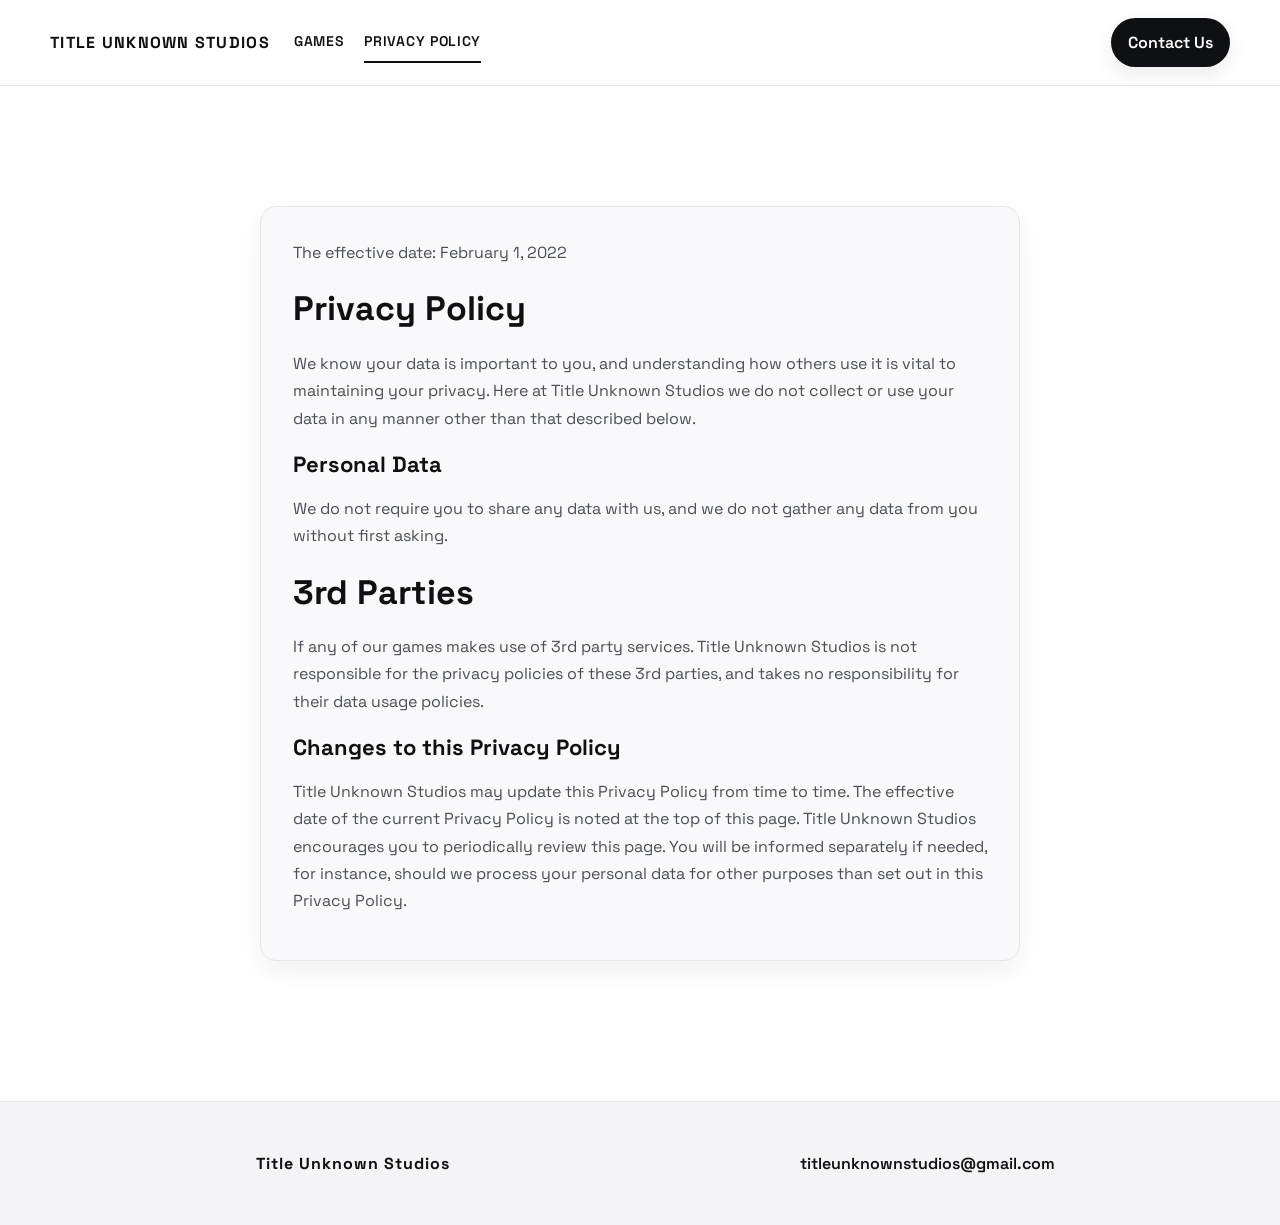
==== privacy-policy/index.html @ 08090a92 "policy update" ====
<!doctype html>
<html lang="en">
<head>
  <meta charset="utf-8">
  <meta name="viewport" content="width=device-width, initial-scale=1">
  <title>Privacy Policy - Title Unknown Studios</title>
  <link rel="preconnect" href="https://fonts.googleapis.com">
  <link rel="preconnect" href="https://fonts.gstatic.com" crossorigin>
  <link href="https://fonts.googleapis.com/css2?family=Space+Grotesk:wght@400;500;600;700&display=swap" rel="stylesheet">
  <link rel="stylesheet" href="../styles.css">
</head>
<body>
  <header class="site-header">
    <div class="container nav">
      <a class="brand" href="../index.html">Title Unknown Studios</a>
      <nav class="nav-links" aria-label="Main navigation">
        <a href="../index.html">Games</a>
        <a class="active" href="../privacy-policy/">Privacy Policy</a>
      </nav>
      <a class="btn primary" href="../contact.html">Contact Us</a>
    </div>
  </header>

  <main>
    <section class="section">
      <div class="container narrow content-card">
        <p>The effective date: February 1, 2022</p>
        <h1>Privacy Policy</h1>
        <p>
          We know your data is important to you, and understanding how others use it is vital to
          maintaining your privacy. Here at Title Unknown Studios we do not collect or use your data
          in any manner other than that described below.
        </p>

        <h2>Personal Data</h2>
        <p>
          We do not require you to share any data with us, and we do not gather any data from you
          without first asking.
        </p>

        <h1>3rd Parties</h1>
        <p>
          If any of our games makes use of 3rd party services. Title Unknown Studios is not
          responsible for the privacy policies of these 3rd parties, and takes no responsibility for
          their data usage policies.
        </p>

        <h2>Changes to this Privacy Policy</h2>
        <p>
          Title Unknown Studios may update this Privacy Policy from time to time. The effective date
          of the current Privacy Policy is noted at the top of this page. Title Unknown Studios
          encourages you to periodically review this page. You will be informed separately if
          needed, for instance, should we process your personal data for other purposes than set out
          in this Privacy Policy.
        </p>
      </div>
    </section>
  </main>

  <footer class="site-footer">
    <div class="container footer-grid">
      <div class="footer-title">Title Unknown Studios</div>
      <a class="footer-link" href="mailto:titleunknownstudios@gmail.com">titleunknownstudios@gmail.com</a>
    </div>
  </footer>
</body>
</html>
---- styles.css ----
:root {
  --bg: #ffffff;
  --text: #0f1013;
  --muted: #4a4e57;
  --border: #e6e7eb;
  --accent: #0f1013;
  --btn-text: #ffffff;
  --max-width: 1180px;
}

*,
*::before,
*::after {
  box-sizing: border-box;
}

html,
body {
  height: 100%;
}

body {
  margin: 0;
  background: var(--bg);
  color: var(--text);
  font-family: "Space Grotesk", "Segoe UI", sans-serif;
  line-height: 1.7;
  -webkit-font-smoothing: antialiased;
  min-height: 100vh;
  display: flex;
  flex-direction: column;
}

main {
  flex: 1;
}

a {
  color: inherit;
  text-decoration: none;
}

img {
  max-width: 100%;
  display: block;
}

.container {
  max-width: var(--max-width);
  margin: 0 auto;
  padding: 0 24px;
}

.site-header {
  position: sticky;
  top: 0;
  z-index: 20;
  background: rgba(255, 255, 255, 0.95);
  backdrop-filter: blur(12px);
  border-bottom: 1px solid var(--border);
}

.nav {
  display: flex;
  align-items: center;
  gap: 24px;
  padding: 18px 0;
}

.brand {
  font-weight: 700;
  letter-spacing: 0.08em;
  text-transform: uppercase;
}

.nav-links {
  display: flex;
  align-items: center;
  gap: 20px;
  flex: 1;
  font-weight: 600;
  font-size: 14px;
  letter-spacing: 0.05em;
  text-transform: uppercase;
}

.nav-links a {
  padding: 8px 0;
  border-bottom: 2px solid transparent;
  transition: border-color 0.2s ease, color 0.2s ease;
}

.nav-links a:hover {
  color: #1b1d23;
}

.nav-links .active {
  border-color: var(--accent);
}

.btn {
  display: inline-flex;
  align-items: center;
  justify-content: center;
  gap: 8px;
  font-weight: 600;
  padding: 10px 16px;
  border-radius: 999px;
  border: 1px solid transparent;
  transition: transform 0.15s ease, box-shadow 0.15s ease, background 0.15s ease;
}

.btn.primary {
  background: var(--accent);
  color: var(--btn-text);
  box-shadow: 0 8px 20px rgba(0, 0, 0, 0.08);
}

.btn.primary:hover {
  transform: translateY(-1px);
  box-shadow: 0 10px 26px rgba(0, 0, 0, 0.12);
}

.section {
  padding: 120px 0 70px;
}

.narrow {
  max-width: 760px;
}

.intro h1 {
  font-size: 36px;
  letter-spacing: 0.08em;
  margin: 0 0 16px;
}

.intro p {
  margin: 0;
  color: var(--muted);
  font-size: 18px;
}

.hero {
  position: relative;
  height: 85vh;
  min-height: 540px;
  margin: 0;
  background: url("assets/meta-rider-hero.png") center/cover no-repeat;
  box-shadow: 0 18px 38px rgba(0, 0, 0, 0.18);
}

.hero::after {
  content: "";
  position: absolute;
  inset: 0;
  background: linear-gradient(180deg, rgba(6, 7, 9, 0.35) 0%, rgba(8, 9, 12, 0.08) 45%, rgba(8, 9, 12, 0.38) 100%);
  pointer-events: none;
}

.hero .sr-only {
  position: absolute;
  width: 1px;
  height: 1px;
  padding: 0;
  margin: -1px;
  overflow: hidden;
  clip: rect(0, 0, 0, 0);
  border: 0;
}

.content-card h1,
.content-card h2,
.content-card h3 {
  margin: 0 0 12px;
}

.content-card h1 {
  font-size: 34px;
}

.content-card h2 {
  font-size: 22px;
}

.content-card p {
  margin: 0 0 14px;
  color: var(--muted);
}

.content-card {
  background: #f9f9fb;
  border: 1px solid var(--border);
  border-radius: 16px;
  padding: 32px;
  box-shadow: 0 10px 28px rgba(0, 0, 0, 0.06);
}

.site-footer {
  background: #f4f4f7;
  border-top: 1px solid var(--border);
  padding: 48px 0;
  margin-top: 70px;
}

.footer-grid {
  display: grid;
  grid-template-columns: repeat(auto-fit, minmax(220px, 1fr));
  align-items: center;
  gap: 16px;
  text-align: center;
}

.footer-title {
  font-weight: 700;
  letter-spacing: 0.06em;
}

.footer-link {
  font-weight: 600;
}

@media (max-width: 900px) {
  .nav {
    flex-wrap: wrap;
    gap: 16px;
  }

  .nav-links {
    order: 3;
    width: 100%;
    justify-content: center;
  }

  .btn.primary {
    order: 2;
    width: calc(100% - 20px);
    margin: 8px auto 0;
    padding: 12px 18px;
  }

  .intro h1 {
    font-size: 30px;
  }
}

@media (max-width: 640px) {
  .section {
    padding: 80px 0 50px;
  }

  .intro h1 {
    font-size: 26px;
  }

  .intro p {
    font-size: 16px;
  }

  .hero {
    min-height: 420px;
  }

  .content-card {
    padding: 24px;
  }
}
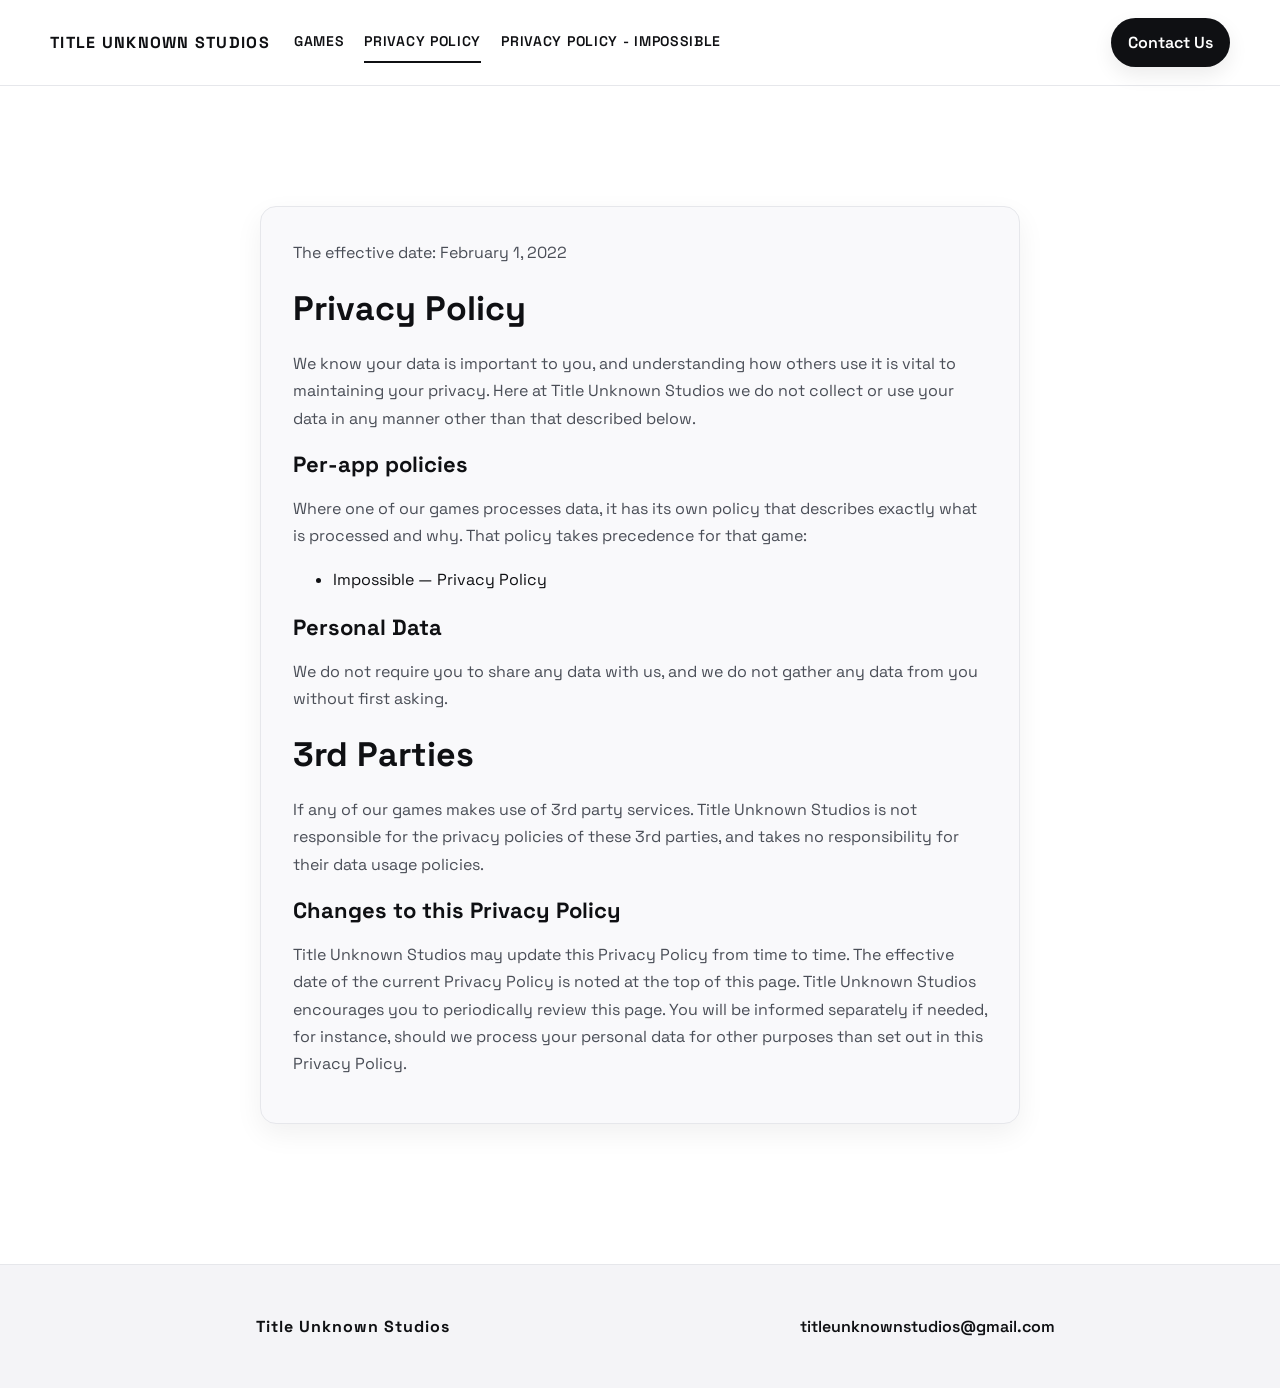
==== commit 8746eb0e: "Add Impossible privacy policy page and nav link" ====
--- a/privacy-policy/index.html
+++ b/privacy-policy/index.html
@@ -16,6 +16,7 @@
       <nav class="nav-links" aria-label="Main navigation">
         <a href="../index.html">Games</a>
         <a class="active" href="../privacy-policy/">Privacy Policy</a>
+        <a href="../privacy-policy/impossible/">Privacy Policy - Impossible</a>
       </nav>
       <a class="btn primary" href="../contact.html">Contact Us</a>
     </div>
@@ -31,6 +32,15 @@
           maintaining your privacy. Here at Title Unknown Studios we do not collect or use your data
           in any manner other than that described below.
         </p>
+
+        <h2>Per-app policies</h2>
+        <p>
+          Where one of our games processes data, it has its own policy that describes exactly what
+          is processed and why. That policy takes precedence for that game:
+        </p>
+        <ul>
+          <li><a href="impossible/">Impossible &mdash; Privacy Policy</a></li>
+        </ul>
 
         <h2>Personal Data</h2>
         <p>
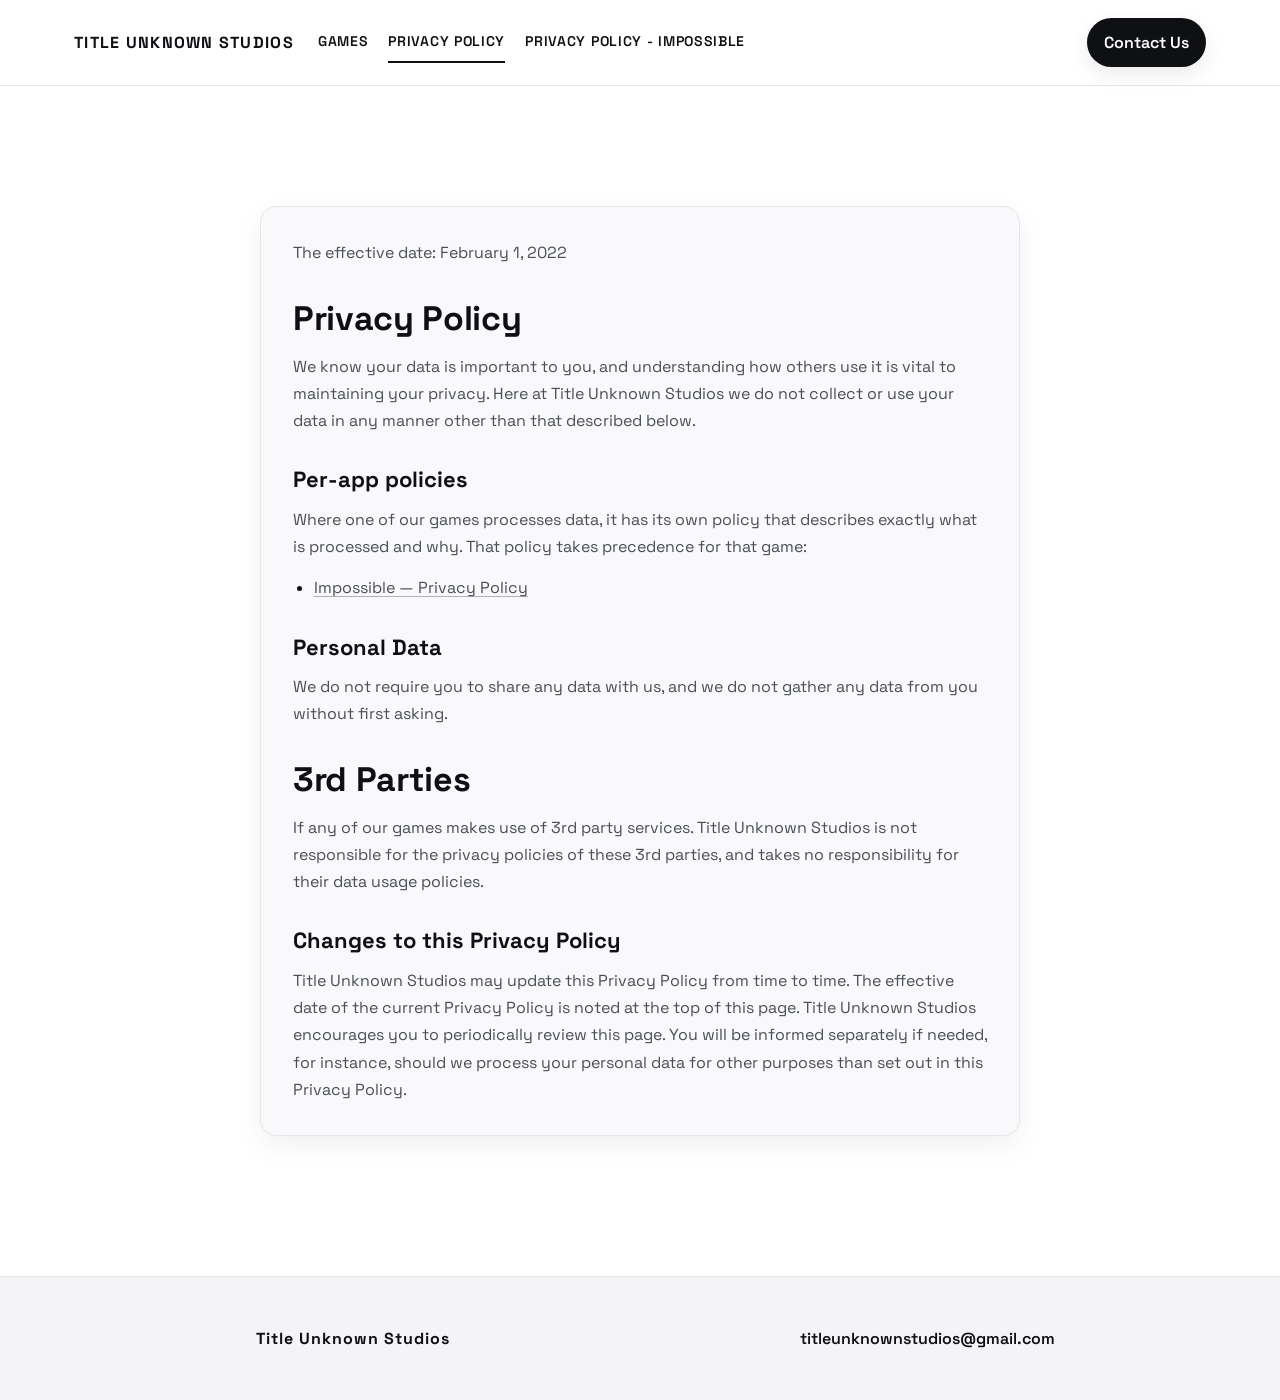
==== commit b3bb8c56: "mobile improvements" ====
--- a/privacy-policy/index.html
+++ b/privacy-policy/index.html
@@ -2,23 +2,31 @@
 <html lang="en">
 <head>
   <meta charset="utf-8">
-  <meta name="viewport" content="width=device-width, initial-scale=1">
+  <meta name="viewport" content="width=device-width, initial-scale=1, viewport-fit=cover">
+  <meta name="theme-color" content="#ffffff">
+  <script>document.documentElement.classList.add('js')</script>
   <title>Privacy Policy - Title Unknown Studios</title>
   <link rel="preconnect" href="https://fonts.googleapis.com">
   <link rel="preconnect" href="https://fonts.gstatic.com" crossorigin>
   <link href="https://fonts.googleapis.com/css2?family=Space+Grotesk:wght@400;500;600;700&display=swap" rel="stylesheet">
   <link rel="stylesheet" href="../styles.css">
+  <script src="../assets/site.js" defer></script>
 </head>
 <body>
   <header class="site-header">
     <div class="container nav">
       <a class="brand" href="../index.html">Title Unknown Studios</a>
-      <nav class="nav-links" aria-label="Main navigation">
-        <a href="../index.html">Games</a>
-        <a class="active" href="../privacy-policy/">Privacy Policy</a>
-        <a href="../privacy-policy/impossible/">Privacy Policy - Impossible</a>
-      </nav>
-      <a class="btn primary" href="../contact.html">Contact Us</a>
+      <button class="nav-toggle" type="button" aria-expanded="false" aria-controls="site-menu" aria-label="Open menu">
+        <span class="nav-toggle-icon" aria-hidden="true"></span>
+      </button>
+      <div class="nav-menu" id="site-menu">
+        <nav class="nav-links" aria-label="Main navigation">
+          <a href="../index.html">Games</a>
+          <a class="active" href="../privacy-policy/">Privacy Policy</a>
+          <a href="../privacy-policy/impossible/">Privacy Policy - Impossible</a>
+        </nav>
+        <a class="btn primary" href="../contact.html">Contact Us</a>
+      </div>
     </div>
   </header>
 
--- a/styles.css
+++ b/styles.css
@@ -5,7 +5,12 @@
   --border: #e6e7eb;
   --accent: #0f1013;
   --btn-text: #ffffff;
+  --surface: #f9f9fb;
   --max-width: 1180px;
+  --gutter: 24px;
+  --header-h: 73px;
+  --ease: cubic-bezier(.22, .61, .36, 1);
+  --ease-out: cubic-bezier(.16, 1, .3, 1);
 }
 
 *,
@@ -14,6 +19,17 @@
   box-sizing: border-box;
 }
 
+html {
+  -webkit-text-size-adjust: 100%;
+  text-size-adjust: 100%;
+  -webkit-tap-highlight-color: transparent;
+  scroll-padding-top: calc(var(--header-h) + 16px);
+}
+
+@media (prefers-reduced-motion: no-preference) {
+  html { scroll-behavior: smooth; }
+}
+
 html,
 body {
   height: 100%;
@@ -23,12 +39,20 @@
   margin: 0;
   background: var(--bg);
   color: var(--text);
-  font-family: "Space Grotesk", "Segoe UI", sans-serif;
+  font-family: "Space Grotesk", "Segoe UI", -apple-system, BlinkMacSystemFont, sans-serif;
   line-height: 1.7;
   -webkit-font-smoothing: antialiased;
+  -moz-osx-font-smoothing: grayscale;
+  text-rendering: optimizeLegibility;
   min-height: 100vh;
+  min-height: 100dvh;
   display: flex;
   flex-direction: column;
+  overflow-x: hidden;
+}
+
+body.menu-open {
+  overflow: hidden;
 }
 
 main {
@@ -45,32 +69,61 @@
   display: block;
 }
 
+::selection {
+  background: var(--accent);
+  color: var(--btn-text);
+}
+
+:focus-visible {
+  outline: 2px solid var(--accent);
+  outline-offset: 3px;
+  border-radius: 4px;
+}
+
 .container {
   max-width: var(--max-width);
   margin: 0 auto;
-  padding: 0 24px;
-}
-
+  padding-left: max(var(--gutter), env(safe-area-inset-left));
+  padding-right: max(var(--gutter), env(safe-area-inset-right));
+}
+
+/* ---- Header ------------------------------------------------------------- */
 .site-header {
   position: sticky;
   top: 0;
   z-index: 20;
-  background: rgba(255, 255, 255, 0.95);
-  backdrop-filter: blur(12px);
+  background: rgba(255, 255, 255, 0.86);
+  -webkit-backdrop-filter: saturate(180%) blur(16px);
+  backdrop-filter: saturate(180%) blur(16px);
   border-bottom: 1px solid var(--border);
+  padding-top: env(safe-area-inset-top);
+  transition: box-shadow .3s ease, background .3s ease;
+}
+
+.site-header.is-scrolled {
+  box-shadow: 0 6px 24px rgba(15, 16, 19, 0.06);
 }
 
 .nav {
   display: flex;
   align-items: center;
   gap: 24px;
-  padding: 18px 0;
+  padding-top: 18px;
+  padding-bottom: 18px;
 }
 
 .brand {
   font-weight: 700;
   letter-spacing: 0.08em;
   text-transform: uppercase;
+  white-space: nowrap;
+}
+
+.nav-menu {
+  display: flex;
+  align-items: center;
+  gap: 24px;
+  flex: 1;
 }
 
 .nav-links {
@@ -90,12 +143,12 @@
   transition: border-color 0.2s ease, color 0.2s ease;
 }
 
-.nav-links a:hover {
-  color: #1b1d23;
-}
-
 .nav-links .active {
   border-color: var(--accent);
+}
+
+.nav-toggle {
+  display: none;
 }
 
 .btn {
@@ -107,6 +160,7 @@
   padding: 10px 16px;
   border-radius: 999px;
   border: 1px solid transparent;
+  white-space: nowrap;
   transition: transform 0.15s ease, box-shadow 0.15s ease, background 0.15s ease;
 }
 
@@ -116,9 +170,24 @@
   box-shadow: 0 8px 20px rgba(0, 0, 0, 0.08);
 }
 
-.btn.primary:hover {
-  transform: translateY(-1px);
-  box-shadow: 0 10px 26px rgba(0, 0, 0, 0.12);
+.btn:active {
+  transform: scale(0.97);
+}
+
+@media (hover: hover) {
+  .nav-links a:hover {
+    color: #1b1d23;
+    border-color: var(--border);
+  }
+
+  .nav-links a.active:hover {
+    border-color: var(--accent);
+  }
+
+  .btn.primary:hover {
+    transform: translateY(-1px);
+    box-shadow: 0 10px 26px rgba(0, 0, 0, 0.12);
+  }
 }
 
 .section {
@@ -141,46 +210,210 @@
   font-size: 18px;
 }
 
-.hero {
+/* ---- Studio intro ------------------------------------------------------- */
+.studio {
+  padding: 116px 0 18px;
+}
+
+.eyebrow {
+  margin: 0 0 18px;
+  font-size: 12px;
+  font-weight: 600;
+  letter-spacing: 0.22em;
+  text-transform: uppercase;
+  color: var(--muted);
+}
+
+.studio h1 {
+  margin: 0 0 20px;
+  font-size: clamp(32px, 5.2vw, 58px);
+  line-height: 1.08;
+  letter-spacing: -0.015em;
+  max-width: 17ch;
+}
+
+.studio .lede {
+  margin: 0;
+  max-width: 54ch;
+  font-size: clamp(16px, 1.5vw, 19px);
+  color: var(--muted);
+  text-wrap: pretty;
+}
+
+.rule {
+  height: 1px;
+  background: var(--border);
+  margin: 64px 0 0;
+}
+
+/* ---- Games -------------------------------------------------------------- */
+.games {
+  padding-top: 0;
+  padding-bottom: 40px;
+}
+
+/* Art is shown whole. A grid cell with an <img> cannot crop. */
+.game {
+  display: grid;
+  grid-template-columns: 1.25fr 1fr;
+  gap: 48px;
+  align-items: center;
+  padding: 72px 0;
+  border-bottom: 1px solid var(--border);
+}
+
+.game:last-child { border-bottom: 0; }
+
+.game:nth-child(even) .game-media { order: 2; }
+
+.game-media {
+  display: block;
   position: relative;
-  height: 85vh;
-  min-height: 540px;
-  margin: 0;
-  background: url("assets/meta-rider-hero.png") center/cover no-repeat;
-  box-shadow: 0 18px 38px rgba(0, 0, 0, 0.18);
-}
-
-.hero::after {
+  border-radius: 14px;
+  overflow: hidden;
+  background: #0b0c0f;
+  aspect-ratio: 16 / 9;
+  box-shadow: 0 16px 34px rgba(0, 0, 0, 0.16);
+  transition: transform .35s var(--ease), box-shadow .35s var(--ease);
+  isolation: isolate;
+}
+
+/* Hairline inner edge for a crisp, glassy finish on the art. */
+.game-media::after {
   content: "";
   position: absolute;
   inset: 0;
-  background: linear-gradient(180deg, rgba(6, 7, 9, 0.35) 0%, rgba(8, 9, 12, 0.08) 45%, rgba(8, 9, 12, 0.38) 100%);
+  border-radius: inherit;
+  box-shadow: inset 0 0 0 1px rgba(255, 255, 255, 0.08);
   pointer-events: none;
 }
 
-.hero .sr-only {
+.game-media img {
+  display: block;
+  width: 100%;
+  height: 100%;
+  object-fit: contain;
+  transition: transform .6s var(--ease);
+}
+
+a.game-media:active {
+  transform: scale(0.985);
+}
+
+@media (hover: hover) {
+  a.game-media:hover {
+    transform: translateY(-4px);
+    box-shadow: 0 24px 46px rgba(0, 0, 0, 0.24);
+  }
+
+  a.game-media:hover img {
+    transform: scale(1.02);
+  }
+}
+
+.status {
+  display: inline-block;
+  margin-bottom: 16px;
+  padding: 5px 13px;
+  border-radius: 999px;
+  font-size: 11px;
+  font-weight: 600;
+  letter-spacing: 0.14em;
+  text-transform: uppercase;
+}
+
+.status.live { background: var(--accent); color: var(--btn-text); }
+.status.soon { border: 1px solid var(--border); color: var(--muted); }
+
+.game-body h2 {
+  margin: 0 0 14px;
+  font-size: clamp(26px, 2.6vw, 34px);
+  line-height: 1.2;
+  letter-spacing: 0.06em;
+  text-transform: uppercase;
+}
+
+.game-body p {
+  margin: 0;
+  color: var(--muted);
+  font-size: 17px;
+  text-wrap: pretty;
+}
+
+.game-links {
+  margin-top: 24px;
+  display: flex;
+  align-items: center;
+  gap: 22px;
+  flex-wrap: wrap;
+  font-size: 13px;
+  font-weight: 600;
+  letter-spacing: 0.06em;
+  text-transform: uppercase;
+}
+
+.game-links a {
+  border-bottom: 1px solid var(--border);
+  padding-bottom: 3px;
+  transition: border-color .2s ease;
+}
+
+@media (hover: hover) {
+  .game-links a:hover { border-color: var(--accent); }
+}
+
+/* Scroll reveal (only when JS is running and motion is welcome). */
+@media (prefers-reduced-motion: no-preference) {
+  .js .reveal {
+    opacity: 0;
+    transform: translateY(24px);
+    transition: opacity .8s var(--ease-out), transform .8s var(--ease-out);
+  }
+
+  .js .reveal.is-visible {
+    opacity: 1;
+    transform: none;
+  }
+}
+
+.sr-only {
   position: absolute;
-  width: 1px;
-  height: 1px;
-  padding: 0;
-  margin: -1px;
-  overflow: hidden;
-  clip: rect(0, 0, 0, 0);
-  border: 0;
+  width: 1px; height: 1px;
+  padding: 0; margin: -1px;
+  overflow: hidden; clip: rect(0, 0, 0, 0); border: 0;
+}
+
+/* ---- Content pages ------------------------------------------------------ */
+.content-card {
+  background: var(--surface);
+  border: 1px solid var(--border);
+  border-radius: 16px;
+  padding: 32px;
+  box-shadow: 0 10px 28px rgba(0, 0, 0, 0.06);
+  overflow-wrap: break-word;
 }
 
 .content-card h1,
 .content-card h2,
 .content-card h3 {
   margin: 0 0 12px;
+  line-height: 1.25;
+  text-wrap: balance;
 }
 
 .content-card h1 {
   font-size: 34px;
+  letter-spacing: -0.01em;
 }
 
 .content-card h2 {
   font-size: 22px;
+}
+
+.content-card * + h1,
+.content-card * + h2,
+.content-card * + h3 {
+  margin-top: 32px;
 }
 
 .content-card p {
@@ -188,18 +421,48 @@
   color: var(--muted);
 }
 
-.content-card {
-  background: #f9f9fb;
-  border: 1px solid var(--border);
-  border-radius: 16px;
-  padding: 32px;
-  box-shadow: 0 10px 28px rgba(0, 0, 0, 0.06);
-}
-
+.content-card p:last-child {
+  margin-bottom: 0;
+}
+
+.content-card p a:not(.btn),
+.content-card li a {
+  text-decoration: underline;
+  text-decoration-color: rgba(15, 16, 19, 0.3);
+  text-underline-offset: 3px;
+  text-decoration-thickness: 1px;
+  transition: text-decoration-color .2s ease;
+}
+
+@media (hover: hover) {
+  .content-card p a:not(.btn):hover,
+  .content-card li a:hover {
+    text-decoration-color: var(--accent);
+  }
+}
+
+.content-card ul,
+.content-card ol {
+  margin: 0 0 18px;
+  padding-left: 1.3em;
+  color: var(--muted);
+}
+
+.content-card li + li {
+  margin-top: 8px;
+}
+
+.content-card li::marker {
+  color: var(--text);
+  font-weight: 600;
+}
+
+/* ---- Footer ------------------------------------------------------------- */
 .site-footer {
   background: #f4f4f7;
   border-top: 1px solid var(--border);
   padding: 48px 0;
+  padding-bottom: calc(48px + env(safe-area-inset-bottom));
   margin-top: 70px;
 }
 
@@ -218,50 +481,340 @@
 
 .footer-link {
   font-weight: 600;
+  overflow-wrap: anywhere;
+}
+
+/* ---- Tablet & mobile: compact header with a menu sheet ------------------ */
+@media (max-width: 1040px) {
+  :root {
+    --header-h: 64px;
+  }
+
+  .nav {
+    min-height: var(--header-h);
+    padding-top: 0;
+    padding-bottom: 0;
+    justify-content: space-between;
+    flex-wrap: wrap;
+    gap: 0 16px;
+  }
+
+  .brand {
+    font-size: 14px;
+    letter-spacing: 0.12em;
+    line-height: var(--header-h);
+  }
+
+  /* Without JS the menu simply sits below the brand, fully usable. */
+  .nav-menu {
+    width: 100%;
+    flex-wrap: wrap;
+    justify-content: center;
+    gap: 12px 20px;
+    padding-bottom: 16px;
+  }
+
+  .nav-links {
+    flex: none;
+    flex-wrap: wrap;
+    justify-content: center;
+  }
+
+  .js .nav-toggle {
+    display: inline-flex;
+    align-items: center;
+    justify-content: center;
+    width: 44px;
+    height: 44px;
+    margin-right: -10px;
+    padding: 0;
+    border: 0;
+    border-radius: 999px;
+    background: transparent;
+    color: var(--text);
+    cursor: pointer;
+    transition: background .2s ease;
+  }
+
+  .js .nav-toggle:active {
+    background: rgba(15, 16, 19, 0.06);
+  }
+
+  .nav-toggle-icon {
+    position: relative;
+    width: 22px;
+    height: 12px;
+  }
+
+  .nav-toggle-icon::before,
+  .nav-toggle-icon::after {
+    content: "";
+    position: absolute;
+    left: 0;
+    right: 0;
+    height: 2px;
+    border-radius: 2px;
+    background: currentColor;
+    transition: transform .35s var(--ease), top .35s var(--ease);
+  }
+
+  .nav-toggle-icon::before { top: 0; }
+  .nav-toggle-icon::after { top: 10px; }
+
+  .menu-open .nav-toggle-icon::before { top: 5px; transform: rotate(45deg); }
+  .menu-open .nav-toggle-icon::after { top: 5px; transform: rotate(-45deg); }
+
+  .js .nav-menu {
+    position: absolute;
+    top: 100%;
+    left: 0;
+    right: 0;
+    height: calc(100vh - var(--header-h) - env(safe-area-inset-top));
+    height: calc(100dvh - var(--header-h) - env(safe-area-inset-top));
+    margin-top: 1px;
+    padding: 12px max(var(--gutter), env(safe-area-inset-right))
+             calc(28px + env(safe-area-inset-bottom)) max(var(--gutter), env(safe-area-inset-left));
+    flex-direction: column;
+    flex-wrap: nowrap;
+    align-items: stretch;
+    justify-content: space-between;
+    gap: 32px;
+    background: var(--bg);
+    overflow-y: auto;
+    overscroll-behavior: contain;
+    opacity: 0;
+    visibility: hidden;
+    transform: translateY(-8px);
+    transition: opacity .3s var(--ease), transform .4s var(--ease), visibility 0s linear .4s;
+  }
+
+  .menu-open .nav-menu {
+    opacity: 1;
+    visibility: visible;
+    transform: none;
+    transition: opacity .3s var(--ease), transform .4s var(--ease-out), visibility 0s;
+  }
+
+  .js .nav-links {
+    flex-direction: column;
+    align-items: stretch;
+    gap: 0;
+    font-size: clamp(20px, 5.6vw, 26px);
+    letter-spacing: 0.04em;
+  }
+
+  .js .nav-links a {
+    display: flex;
+    align-items: center;
+    justify-content: space-between;
+    padding: 20px 0;
+    border-bottom: 1px solid var(--border);
+    line-height: 1.3;
+  }
+
+  .js .nav-links a::after {
+    content: "";
+    flex: none;
+    width: 8px;
+    height: 8px;
+    margin-left: 16px;
+    border-top: 2px solid currentColor;
+    border-right: 2px solid currentColor;
+    transform: rotate(45deg);
+    opacity: .35;
+  }
+
+  .js .nav-links a.active::after {
+    width: 8px;
+    height: 8px;
+    border: 0;
+    border-radius: 50%;
+    background: currentColor;
+    opacity: 1;
+  }
+
+  .js .nav-links a.active {
+    border-color: var(--border);
+  }
+
+  .js .nav-menu .btn.primary {
+    width: 100%;
+    padding: 16px 20px;
+    font-size: 16px;
+  }
+
+  /* Staggered entrance for menu items. */
+  @media (prefers-reduced-motion: no-preference) {
+    .js .nav-links a,
+    .js .nav-menu .btn.primary {
+      opacity: 0;
+      transform: translateY(10px);
+      transition: opacity .4s var(--ease-out), transform .5s var(--ease-out);
+    }
+
+    .menu-open .nav-links a,
+    .menu-open .nav-menu .btn.primary {
+      opacity: 1;
+      transform: none;
+    }
+
+    .menu-open .nav-links a:nth-child(1) { transition-delay: .06s; }
+    .menu-open .nav-links a:nth-child(2) { transition-delay: .11s; }
+    .menu-open .nav-links a:nth-child(3) { transition-delay: .16s; }
+    .menu-open .nav-menu .btn.primary { transition-delay: .22s; }
+  }
+
+  .menu-open .site-header {
+    background: var(--bg);
+  }
 }
 
 @media (max-width: 900px) {
-  .nav {
-    flex-wrap: wrap;
-    gap: 16px;
-  }
-
-  .nav-links {
-    order: 3;
+  .game {
+    grid-template-columns: 1fr;
+    gap: 26px;
+    padding: 48px 0;
+  }
+  /* Art always leads on a narrow screen, whatever the desktop alternation says. */
+  .game:nth-child(even) .game-media { order: 0; }
+  .studio { padding-top: 76px; }
+  .rule { margin-top: 44px; }
+  .section { padding: 64px 0 40px; }
+}
+
+@media (max-width: 820px) {
+  .content-card {
+    margin-left: max(var(--gutter), env(safe-area-inset-left));
+    margin-right: max(var(--gutter), env(safe-area-inset-right));
+  }
+}
+
+/* ---- Phones ------------------------------------------------------------- */
+@media (max-width: 640px) {
+  :root {
+    --gutter: 20px;
+  }
+
+  body {
+    line-height: 1.65;
+  }
+
+  .section {
+    padding: 28px 0 8px;
+  }
+
+  .studio {
+    padding: 52px 0 4px;
+  }
+
+  .eyebrow {
+    margin-bottom: 14px;
+    font-size: 11px;
+  }
+
+  .studio h1 {
+    font-size: clamp(32px, 9.4vw, 40px);
+    line-height: 1.06;
+    letter-spacing: -0.025em;
+    margin-bottom: 18px;
+    text-wrap: balance;
+  }
+
+  .studio .lede {
+    font-size: 17px;
+  }
+
+  .rule {
+    margin-top: 40px;
+  }
+
+  .games {
+    padding-bottom: 8px;
+  }
+
+  .game {
+    gap: 22px;
+    padding: 40px 0 44px;
+  }
+
+  .game-media {
+    border-radius: 16px;
+    box-shadow: 0 14px 30px -8px rgba(0, 0, 0, 0.28);
+  }
+
+  .status {
+    margin-bottom: 12px;
+  }
+
+  .game-body h2 {
+    font-size: 26px;
+    margin-bottom: 10px;
+  }
+
+  .game-body p {
+    font-size: 16px;
+  }
+
+  .game-links {
+    margin-top: 20px;
+  }
+
+  /* Comfortable 44px tap targets without changing the look. */
+  .game-links a {
+    display: inline-flex;
+    align-items: center;
+    min-height: 44px;
+    padding: 12px 0 4px;
+  }
+
+  .content-card {
+    margin-left: max(12px, env(safe-area-inset-left));
+    margin-right: max(12px, env(safe-area-inset-right));
+    padding: 28px 22px;
+    border-radius: 20px;
+    box-shadow: 0 8px 24px rgba(0, 0, 0, 0.05);
+  }
+
+  .content-card h1 {
+    font-size: clamp(26px, 7.6vw, 32px);
+  }
+
+  .content-card h2 {
+    font-size: 20px;
+  }
+
+  .content-card * + h1,
+  .content-card * + h2,
+  .content-card * + h3 {
+    margin-top: 28px;
+  }
+
+  .content-card p,
+  .content-card li {
+    font-size: 16px;
+  }
+
+  .content-card .btn.primary {
     width: 100%;
-    justify-content: center;
-  }
-
-  .btn.primary {
-    order: 2;
-    width: calc(100% - 20px);
-    margin: 8px auto 0;
-    padding: 12px 18px;
-  }
-
-  .intro h1 {
-    font-size: 30px;
-  }
-}
-
-@media (max-width: 640px) {
-  .section {
-    padding: 80px 0 50px;
-  }
-
-  .intro h1 {
-    font-size: 26px;
-  }
-
-  .intro p {
-    font-size: 16px;
-  }
-
-  .hero {
-    min-height: 420px;
-  }
-
-  .content-card {
-    padding: 24px;
-  }
-}
+    padding: 14px 20px;
+  }
+
+  .site-footer {
+    margin-top: 40px;
+    padding-top: 36px;
+    padding-bottom: calc(36px + env(safe-area-inset-bottom));
+  }
+
+  .footer-grid {
+    gap: 8px;
+  }
+}
+
+@media (prefers-reduced-motion: reduce) {
+  *,
+  *::before,
+  *::after {
+    transition-duration: 0.01ms !important;
+    animation-duration: 0.01ms !important;
+  }
+}
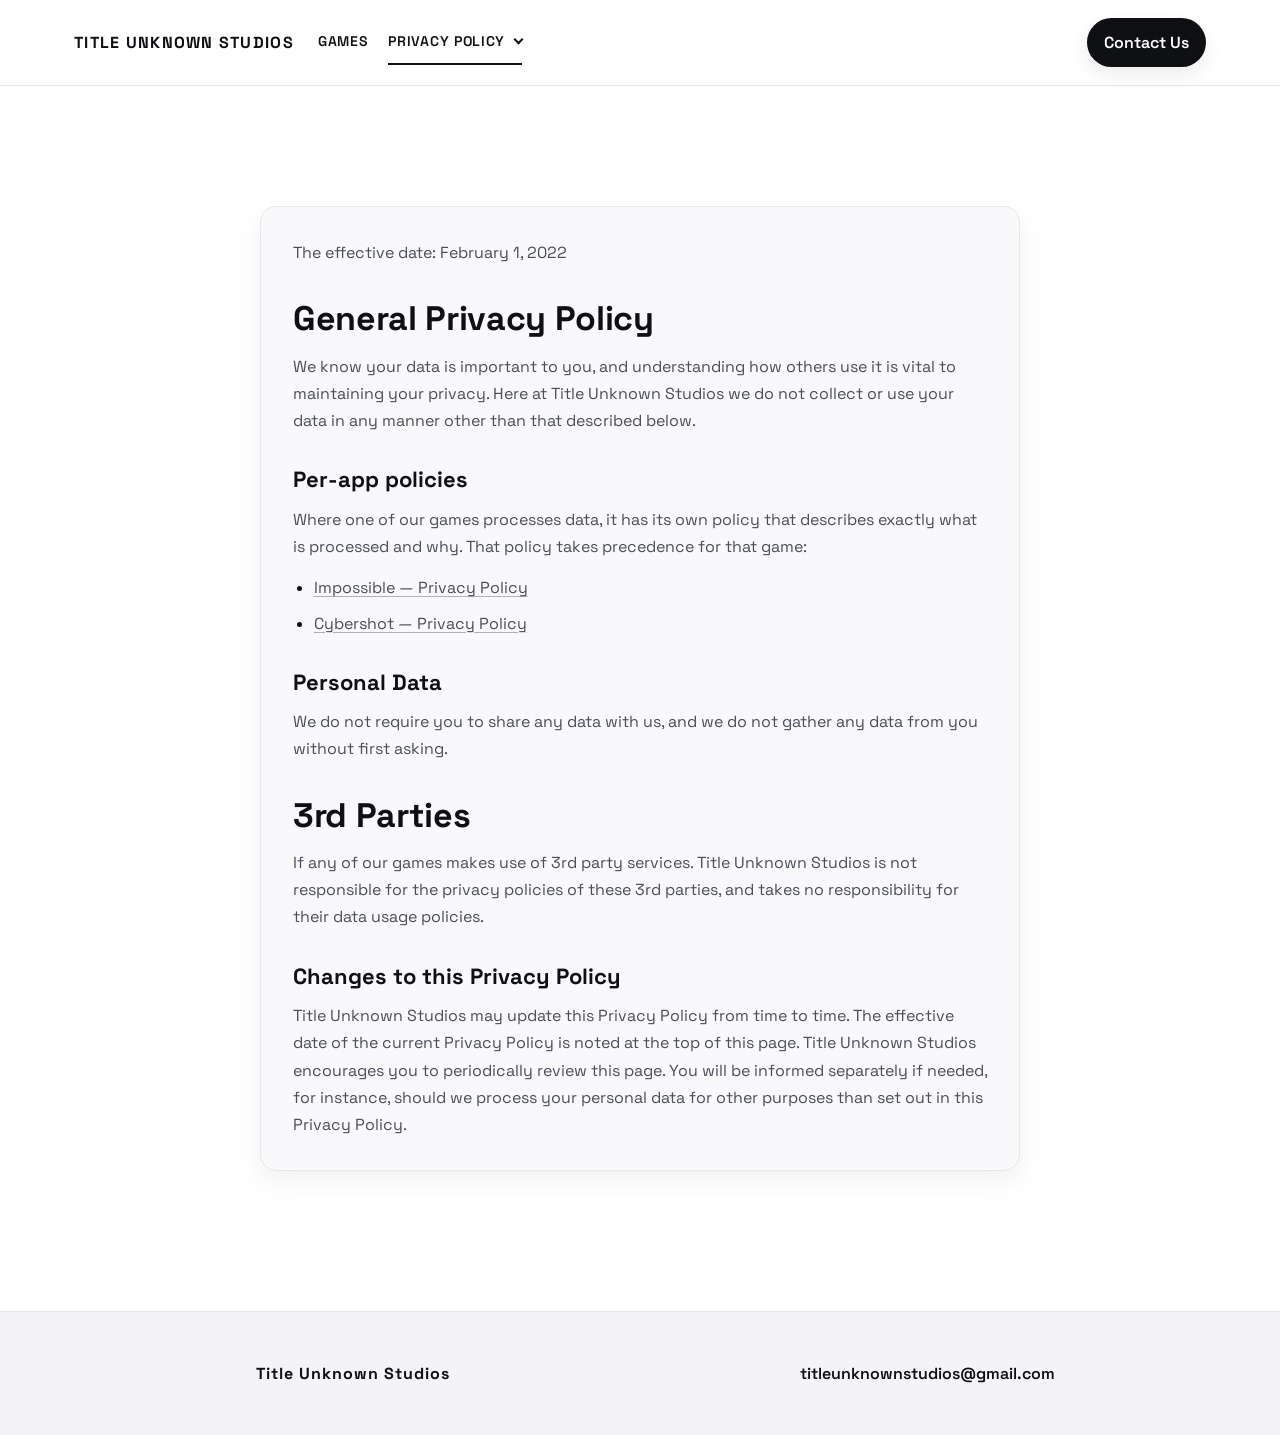
==== commit 914652db: "cybershot" ====
--- a/privacy-policy/index.html
+++ b/privacy-policy/index.html
@@ -5,7 +5,7 @@
   <meta name="viewport" content="width=device-width, initial-scale=1, viewport-fit=cover">
   <meta name="theme-color" content="#ffffff">
   <script>document.documentElement.classList.add('js')</script>
-  <title>Privacy Policy - Title Unknown Studios</title>
+  <title>General Privacy Policy - Title Unknown Studios</title>
   <link rel="preconnect" href="https://fonts.googleapis.com">
   <link rel="preconnect" href="https://fonts.gstatic.com" crossorigin>
   <link href="https://fonts.googleapis.com/css2?family=Space+Grotesk:wght@400;500;600;700&display=swap" rel="stylesheet">
@@ -22,8 +22,14 @@
       <div class="nav-menu" id="site-menu">
         <nav class="nav-links" aria-label="Main navigation">
           <a href="../index.html">Games</a>
-          <a class="active" href="../privacy-policy/">Privacy Policy</a>
-          <a href="../privacy-policy/impossible/">Privacy Policy - Impossible</a>
+          <details class="privacy-menu">
+            <summary class="active">Privacy Policy</summary>
+            <div class="privacy-links">
+              <a href="../privacy-policy/" aria-current="page">General privacy policy<span class="policy-current" aria-hidden="true">Current</span></a>
+              <a href="../privacy-policy/impossible/">Impossible</a>
+              <a href="../privacy-policy/cybershot/">Cybershot</a>
+            </div>
+          </details>
         </nav>
         <a class="btn primary" href="../contact.html">Contact Us</a>
       </div>
@@ -34,7 +40,7 @@
     <section class="section">
       <div class="container narrow content-card">
         <p>The effective date: February 1, 2022</p>
-        <h1>Privacy Policy</h1>
+        <h1>General Privacy Policy</h1>
         <p>
           We know your data is important to you, and understanding how others use it is vital to
           maintaining your privacy. Here at Title Unknown Studios we do not collect or use your data
@@ -48,6 +54,7 @@
         </p>
         <ul>
           <li><a href="impossible/">Impossible &mdash; Privacy Policy</a></li>
+          <li><a href="cybershot/">Cybershot &mdash; Privacy Policy</a></li>
         </ul>
 
         <h2>Personal Data</h2>
--- a/styles.css
+++ b/styles.css
@@ -137,14 +137,91 @@
   text-transform: uppercase;
 }
 
-.nav-links a {
+.nav-links > a,
+.privacy-menu > summary {
+  display: flex;
+  align-items: center;
+  min-height: 44px;
   padding: 8px 0;
   border-bottom: 2px solid transparent;
   transition: border-color 0.2s ease, color 0.2s ease;
 }
 
-.nav-links .active {
+.nav-links > .active,
+.privacy-menu > summary.active {
   border-color: var(--accent);
+}
+
+.privacy-menu {
+  position: relative;
+}
+
+.privacy-menu > summary {
+  gap: 10px;
+  cursor: pointer;
+  list-style: none;
+}
+
+.privacy-menu > summary::-webkit-details-marker {
+  display: none;
+}
+
+.privacy-menu > summary::after {
+  content: "";
+  width: 7px;
+  height: 7px;
+  flex: none;
+  margin-top: -4px;
+  border-right: 2px solid currentColor;
+  border-bottom: 2px solid currentColor;
+  transform: rotate(45deg);
+  transition: transform .2s ease;
+}
+
+.privacy-menu[open] > summary::after {
+  margin-top: 3px;
+  transform: rotate(225deg);
+}
+
+.privacy-links {
+  position: absolute;
+  top: calc(100% + 8px);
+  left: 0;
+  z-index: 1;
+  width: 260px;
+  padding: 8px;
+  background: var(--bg);
+  border: 1px solid var(--border);
+  border-radius: 14px;
+  box-shadow: 0 12px 32px rgba(15, 16, 19, .1);
+  font-size: 14px;
+  font-weight: 500;
+  letter-spacing: 0;
+  text-transform: none;
+}
+
+.privacy-links a {
+  display: flex;
+  align-items: center;
+  justify-content: space-between;
+  gap: 12px;
+  min-height: 44px;
+  padding: 10px 12px;
+  border-radius: 8px;
+  transition: background .2s ease;
+}
+
+.privacy-links a[aria-current="page"] {
+  background: var(--surface);
+  font-weight: 600;
+}
+
+.policy-current {
+  color: var(--muted);
+  font-size: 10px;
+  font-weight: 600;
+  letter-spacing: .06em;
+  text-transform: uppercase;
 }
 
 .nav-toggle {
@@ -175,13 +252,19 @@
 }
 
 @media (hover: hover) {
-  .nav-links a:hover {
+  .nav-links > a:hover,
+  .privacy-menu > summary:hover {
     color: #1b1d23;
     border-color: var(--border);
   }
 
-  .nav-links a.active:hover {
+  .nav-links > a.active:hover,
+  .privacy-menu > summary.active:hover {
     border-color: var(--accent);
+  }
+
+  .privacy-links a:hover {
+    background: var(--surface);
   }
 
   .btn.primary:hover {
@@ -457,6 +540,41 @@
   font-weight: 600;
 }
 
+.content-card table {
+  width: 100%;
+  border-collapse: collapse;
+  margin: 1.2rem 0;
+  font-size: .95rem;
+}
+
+.content-card th,
+.content-card td {
+  text-align: left;
+  padding: .7rem .75rem;
+  border-bottom: 1px solid var(--border);
+  vertical-align: top;
+}
+
+.content-card th {
+  font-weight: 600;
+  color: var(--text);
+  font-size: .78rem;
+  text-transform: uppercase;
+  letter-spacing: .05em;
+}
+
+.content-card td {
+  color: var(--muted);
+}
+
+.content-card code {
+  background: #f4f5f7;
+  border: 1px solid var(--border);
+  border-radius: 5px;
+  padding: .08em .38em;
+  font-size: .9em;
+}
+
 /* ---- Footer ------------------------------------------------------------- */
 .site-footer {
   background: #f4f4f7;
@@ -508,6 +626,7 @@
   /* Without JS the menu simply sits below the brand, fully usable. */
   .nav-menu {
     width: 100%;
+    flex: 0 0 100%;
     flex-wrap: wrap;
     justify-content: center;
     gap: 12px 20px;
@@ -516,8 +635,23 @@
 
   .nav-links {
     flex: none;
-    flex-wrap: wrap;
+    width: 100%;
+    flex-direction: column;
+    align-items: stretch;
+    gap: 0;
     justify-content: center;
+  }
+
+  .nav-links > a,
+  .privacy-menu > summary {
+    justify-content: center;
+  }
+
+  .privacy-links {
+    position: static;
+    width: 100%;
+    max-width: 360px;
+    margin: 8px auto 0;
   }
 
   .js .nav-toggle {
@@ -603,7 +737,8 @@
     letter-spacing: 0.04em;
   }
 
-  .js .nav-links a {
+  .js .nav-links > a,
+  .js .privacy-menu > summary {
     display: flex;
     align-items: center;
     justify-content: space-between;
@@ -612,7 +747,7 @@
     line-height: 1.3;
   }
 
-  .js .nav-links a::after {
+  .js .nav-links > a::after {
     content: "";
     flex: none;
     width: 8px;
@@ -624,7 +759,7 @@
     opacity: .35;
   }
 
-  .js .nav-links a.active::after {
+  .js .nav-links > a.active::after {
     width: 8px;
     height: 8px;
     border: 0;
@@ -633,8 +768,34 @@
     opacity: 1;
   }
 
-  .js .nav-links a.active {
+  .js .nav-links > a.active,
+  .js .privacy-menu > summary.active {
     border-color: var(--border);
+  }
+
+  .js .privacy-menu > summary::after {
+    width: 8px;
+    height: 8px;
+    margin-right: 2px;
+    opacity: .6;
+  }
+
+  .js .privacy-links {
+    max-width: none;
+    margin: 0;
+    padding: 8px 0 12px 12px;
+    border: 0;
+    border-bottom: 1px solid var(--border);
+    border-radius: 0;
+    box-shadow: none;
+    font-size: 16px;
+    font-weight: 500;
+  }
+
+  .js .privacy-links a {
+    min-height: 48px;
+    padding: 12px;
+    line-height: 1.3;
   }
 
   .js .nav-menu .btn.primary {
@@ -645,22 +806,23 @@
 
   /* Staggered entrance for menu items. */
   @media (prefers-reduced-motion: no-preference) {
-    .js .nav-links a,
+    .js .nav-links > a,
+    .js .privacy-menu,
     .js .nav-menu .btn.primary {
       opacity: 0;
       transform: translateY(10px);
       transition: opacity .4s var(--ease-out), transform .5s var(--ease-out);
     }
 
-    .menu-open .nav-links a,
+    .menu-open .nav-links > a,
+    .menu-open .privacy-menu,
     .menu-open .nav-menu .btn.primary {
       opacity: 1;
       transform: none;
     }
 
-    .menu-open .nav-links a:nth-child(1) { transition-delay: .06s; }
-    .menu-open .nav-links a:nth-child(2) { transition-delay: .11s; }
-    .menu-open .nav-links a:nth-child(3) { transition-delay: .16s; }
+    .menu-open .nav-links > a:nth-child(1) { transition-delay: .06s; }
+    .menu-open .privacy-menu { transition-delay: .11s; }
     .menu-open .nav-menu .btn.primary { transition-delay: .22s; }
   }
 
@@ -799,6 +961,61 @@
     padding: 14px 20px;
   }
 
+  .content-card table,
+  .content-card tbody,
+  .content-card th,
+  .content-card td,
+  .content-card tr {
+    display: block;
+  }
+
+  .content-card thead {
+    display: none;
+  }
+
+  .content-card table {
+    margin: 1.25rem 0;
+  }
+
+  .content-card td {
+    border: none;
+    padding: 0;
+    font-size: .95rem;
+    line-height: 1.6;
+  }
+
+  .content-card td + td {
+    margin-top: .8rem;
+  }
+
+  .content-card td:first-child {
+    color: var(--text);
+    font-weight: 500;
+  }
+
+  .content-card tr {
+    background: var(--bg);
+    border: 1px solid var(--border);
+    border-radius: 14px;
+    padding: 1rem 1.1rem;
+    box-shadow: 0 2px 10px rgba(15, 16, 19, .04);
+  }
+
+  .content-card tr + tr {
+    margin-top: .75rem;
+  }
+
+  .content-card td::before {
+    content: attr(data-label);
+    display: block;
+    margin-bottom: .15rem;
+    font-size: .68rem;
+    text-transform: uppercase;
+    letter-spacing: .12em;
+    color: var(--muted);
+    font-weight: 600;
+  }
+
   .site-footer {
     margin-top: 40px;
     padding-top: 36px;
